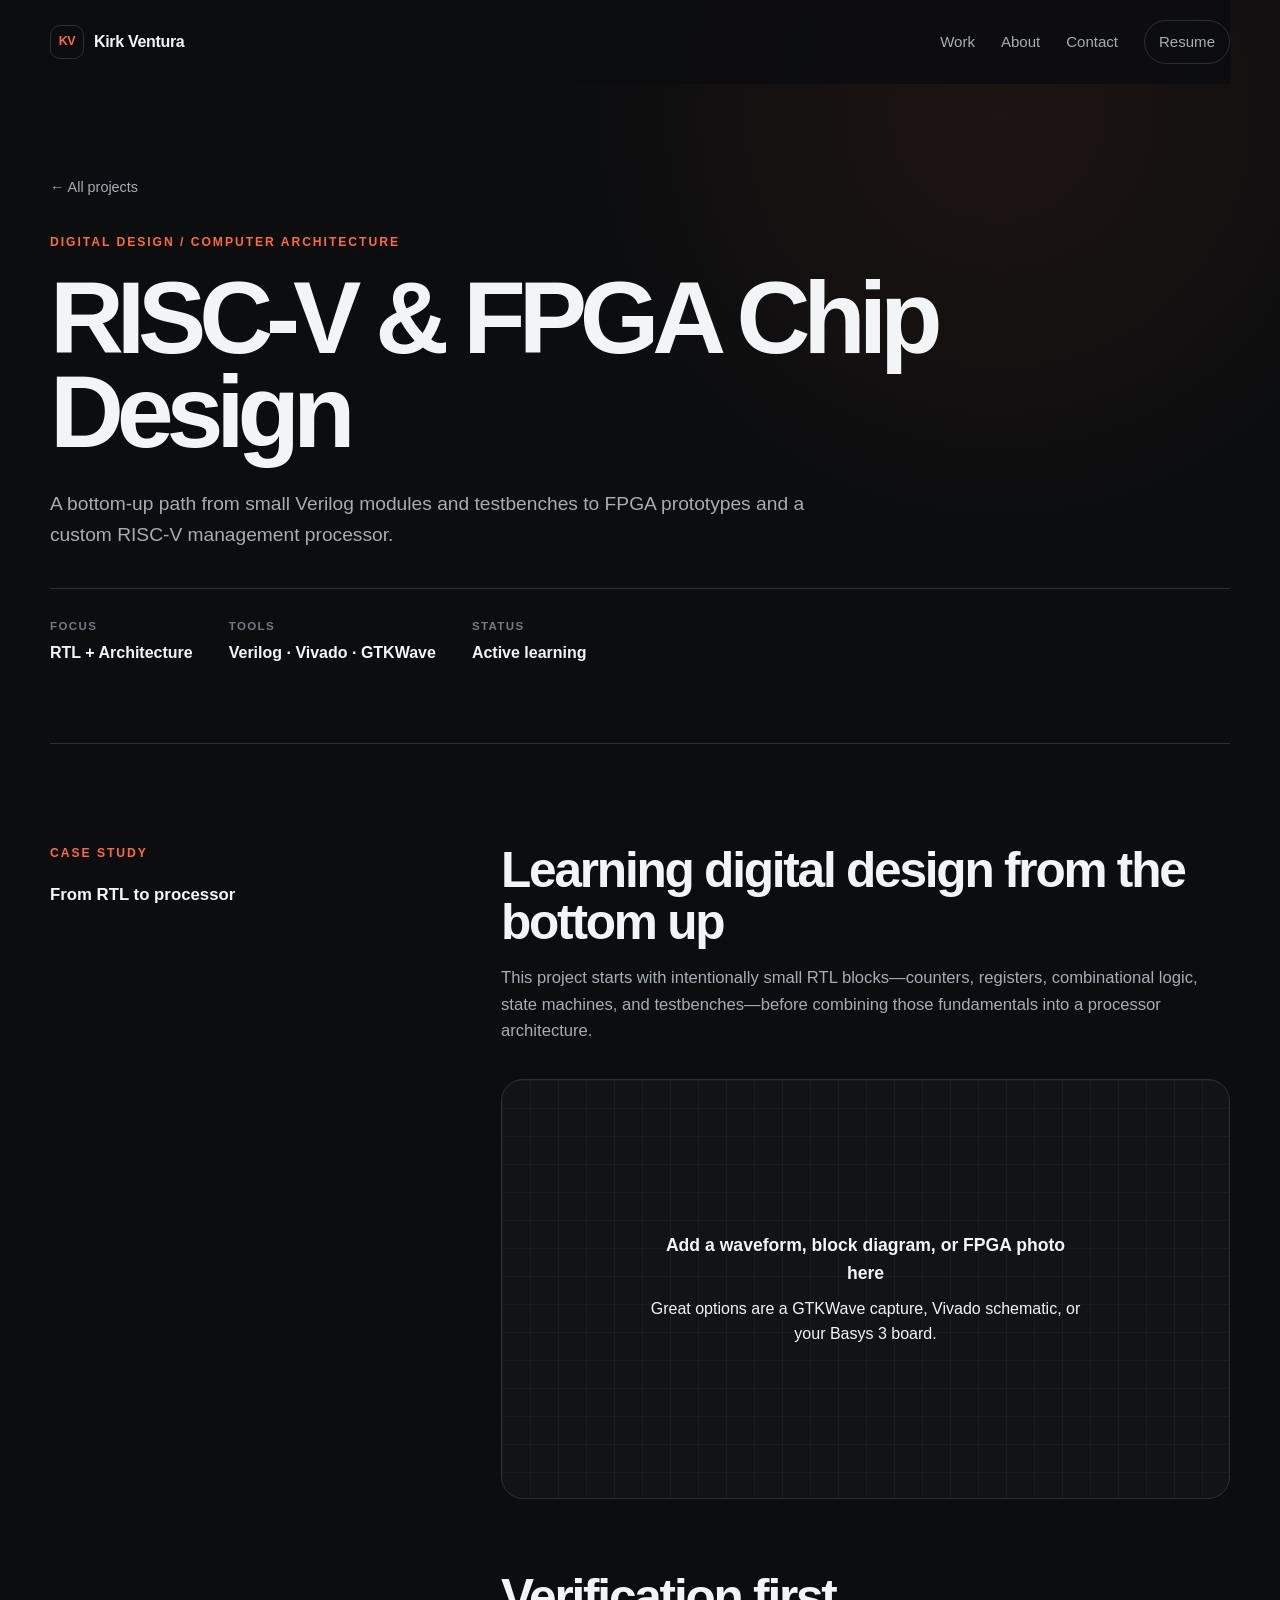
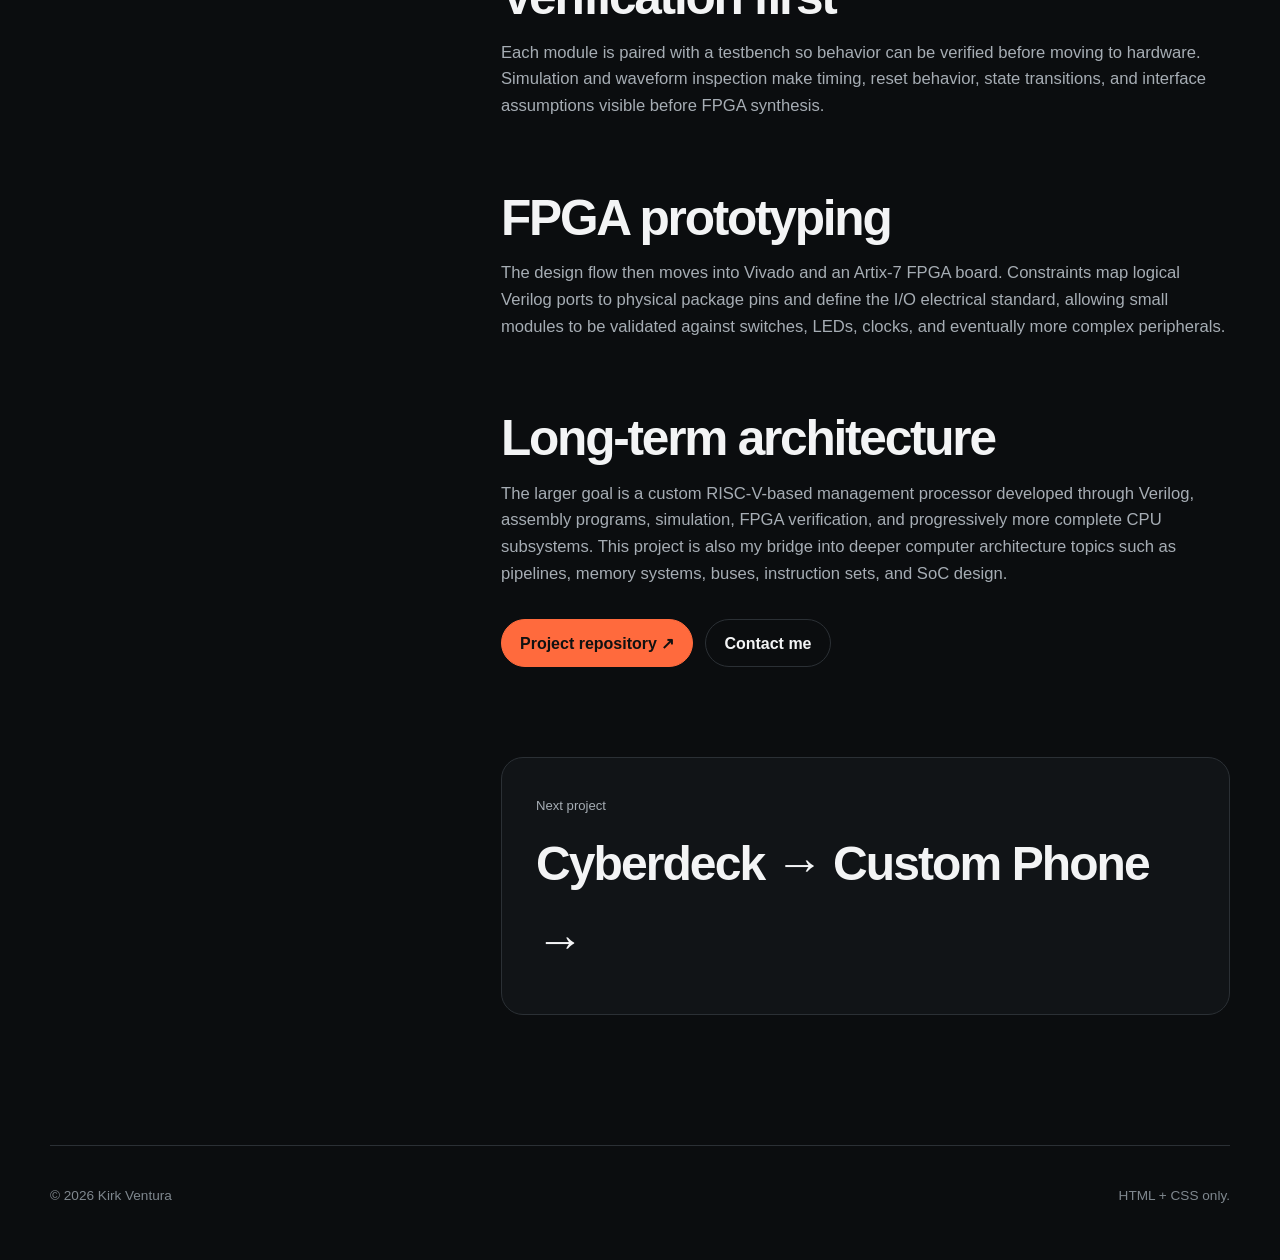
==== projects/chip-design.html @ d275e81b "first commit" ====
<!doctype html>
<html lang="en">
<head>
  <meta charset="utf-8">
  <meta name="viewport" content="width=device-width, initial-scale=1">
  <meta name="description" content="FPGA, Verilog, and RISC-V digital design project by Kirk Ventura.">
  <title>RISC-V & FPGA Chip Design | Kirk Ventura</title>
  <link rel="stylesheet" href="../css/base.css">
  <link rel="stylesheet" href="../css/components.css">
  <link rel="stylesheet" href="../css/project.css">
</head>

<body class="project-page">
  <header class="site-header">
    <a class="brand" href="../index.html">
      <span class="brand-mark">KV</span>
      <span>Kirk Ventura</span>
    </a>
    <nav class="nav" aria-label="Primary navigation">
      <a href="../index.html#work">Work</a>
      <a href="../index.html#about">About</a>
      <a href="../index.html#contact">Contact</a>
      <a class="nav-cta" href="../resume.html">Resume</a>
    </nav>
  </header>

  <main>
    <section class="project-hero shell">
      <a class="breadcrumb" href="../index.html#work">← All projects</a>
      <p class="eyebrow">Digital Design / Computer Architecture</p>
      <h1>RISC-V & FPGA Chip Design</h1>
      <p class="project-lede">A bottom-up path from small Verilog modules and testbenches to FPGA prototypes and a custom RISC-V management processor.</p>

      <div class="project-meta">
        <div class="meta-item">
          <span class="meta-label">Focus</span>
          <span class="meta-value">RTL + Architecture</span>
        </div>
        <div class="meta-item">
          <span class="meta-label">Tools</span>
          <span class="meta-value">Verilog · Vivado · GTKWave</span>
        </div>
        <div class="meta-item">
          <span class="meta-label">Status</span>
          <span class="meta-value">Active learning</span>
        </div>
      </div>
    </section>

    <section class="project-body shell">
      <div class="content-grid">
        <aside class="side-title">
          <p class="eyebrow">Case study</p>
          <h2>From RTL to processor</h2>
        </aside>

        <article class="prose">
          
<h2>Learning digital design from the bottom up</h2>
<p>
  This project starts with intentionally small RTL blocks—counters, registers,
  combinational logic, state machines, and testbenches—before combining those
  fundamentals into a processor architecture.
</p>

<div class="media-placeholder">
  <div>
    <strong>Add a waveform, block diagram, or FPGA photo here</strong>
    Great options are a GTKWave capture, Vivado schematic, or your Basys 3 board.
  </div>
</div>

<h2>Verification first</h2>
<p>
  Each module is paired with a testbench so behavior can be verified before moving to
  hardware. Simulation and waveform inspection make timing, reset behavior, state
  transitions, and interface assumptions visible before FPGA synthesis.
</p>

<h2>FPGA prototyping</h2>
<p>
  The design flow then moves into Vivado and an Artix-7 FPGA board. Constraints map
  logical Verilog ports to physical package pins and define the I/O electrical
  standard, allowing small modules to be validated against switches, LEDs, clocks,
  and eventually more complex peripherals.
</p>

<h2>Long-term architecture</h2>
<p>
  The larger goal is a custom RISC-V-based management processor developed through
  Verilog, assembly programs, simulation, FPGA verification, and progressively more
  complete CPU subsystems. This project is also my bridge into deeper computer
  architecture topics such as pipelines, memory systems, buses, instruction sets,
  and SoC design.
</p>


          <div class="link-row">
            <a class="button button-primary" href="https://github.com/blizzyrdx/Chip-Design" target="_blank" rel="noreferrer">Project repository ↗</a>
            <a class="button button-secondary" href="../index.html#contact">Contact me</a>
          </div>

          <a class="next-project" href="phone.html">
            <span>Next project</span>
            <strong>Cyberdeck → Custom Phone →</strong>
          </a>
        </article>
      </div>
    </section>
  </main>

  <footer class="footer shell">
    <p>© 2026 Kirk Ventura</p>
    <p>HTML + CSS only.</p>
  </footer>
</body>
</html>
---- css/base.css ----
:root {
  --bg: #0b0d0f;
  --panel: #111417;
  --panel-2: #171b1f;
  --text: #f3f4f5;
  --muted: #a6adb4;
  --line: #2b3035;
  --accent: #ff6a3d;
  --accent-soft: #ffb19a;
  --max: 1180px;
  --radius: 22px;
}

* {
  box-sizing: border-box;
}

html {
  scroll-behavior: smooth;
}

body {
  margin: 0;
  color: var(--text);
  background:
    radial-gradient(circle at 85% 5%, rgba(255, 106, 61, 0.10), transparent 24rem),
    var(--bg);
  font-family: Inter, ui-sans-serif, -apple-system, BlinkMacSystemFont, "Segoe UI", sans-serif;
  line-height: 1.6;
}

a {
  color: inherit;
  text-decoration: none;
}

img,
iframe {
  display: block;
  max-width: 100%;
}

.shell {
  width: min(calc(100% - 40px), var(--max));
  margin-inline: auto;
}

.site-header {
  position: sticky;
  top: 0;
  z-index: 20;
  display: flex;
  align-items: center;
  justify-content: space-between;
  gap: 24px;
  width: min(calc(100% - 40px), var(--max));
  margin: 0 auto;
  padding: 20px 0;
  background: rgba(11, 13, 15, 0.82);
  backdrop-filter: blur(16px);
}

.brand {
  display: flex;
  align-items: center;
  gap: 10px;
  font-weight: 700;
  letter-spacing: -0.02em;
}

.brand-mark {
  display: grid;
  width: 34px;
  height: 34px;
  place-items: center;
  border: 1px solid var(--line);
  border-radius: 10px;
  color: var(--accent);
  font-size: 0.78rem;
}

.nav {
  display: flex;
  align-items: center;
  gap: 26px;
  color: var(--muted);
  font-size: 0.94rem;
}

.nav a:hover,
.text-link:hover,
.contact-links a:hover {
  color: var(--accent);
}

.nav-cta {
  padding: 9px 14px;
  border: 1px solid var(--line);
  border-radius: 999px;
}

.hero {
  min-height: 84vh;
  padding: clamp(90px, 13vw, 165px) 0 80px;
}

.eyebrow {
  margin: 0 0 18px;
  color: var(--accent);
  font-size: 0.76rem;
  font-weight: 800;
  letter-spacing: 0.16em;
  text-transform: uppercase;
}

.hero h1 {
  max-width: 970px;
  margin: 0;
  font-size: clamp(3.5rem, 8.4vw, 7.8rem);
  line-height: 0.92;
  letter-spacing: -0.075em;
}

.accent {
  color: var(--accent);
}

.hero-copy {
  max-width: 760px;
  margin: 34px 0 0;
  color: var(--muted);
  font-size: clamp(1.08rem, 2vw, 1.35rem);
}

.hero-actions {
  display: flex;
  flex-wrap: wrap;
  gap: 12px;
  margin-top: 34px;
}

.button {
  display: inline-flex;
  align-items: center;
  justify-content: center;
  min-height: 48px;
  padding: 0 18px;
  border: 1px solid var(--line);
  border-radius: 999px;
  font-weight: 700;
}

.button-primary {
  border-color: var(--accent);
  background: var(--accent);
  color: #111;
}

.button-primary:hover {
  background: var(--accent-soft);
}

.button-secondary:hover {
  border-color: #6d7379;
}

.hero-grid {
  display: grid;
  grid-template-columns: repeat(3, 1fr);
  gap: 1px;
  margin-top: 90px;
  overflow: hidden;
  border: 1px solid var(--line);
  border-radius: var(--radius);
  background: var(--line);
}

.hero-grid article {
  min-height: 220px;
  padding: 28px;
  background: var(--panel);
}

.hero-grid h2 {
  margin: 52px 0 8px;
  font-size: 1.25rem;
}

.hero-grid p {
  margin: 0;
  color: var(--muted);
}

.stat-number,
.project-number {
  color: #737b82;
  font-family: ui-monospace, SFMono-Regular, Menlo, Consolas, monospace;
  font-size: 0.78rem;
  letter-spacing: 0.08em;
}

.section {
  padding: 120px 0;
}

.section-heading {
  display: grid;
  grid-template-columns: 1fr 2fr;
  gap: 30px;
  margin-bottom: 54px;
}

.section-heading h2 {
  grid-column: 2;
  max-width: 760px;
  margin: 0;
  font-size: clamp(2.2rem, 4.8vw, 4.4rem);
  line-height: 1;
  letter-spacing: -0.055em;
}

.section-heading > p:last-child {
  grid-column: 2;
  max-width: 700px;
  margin: 0;
  color: var(--muted);
}
---- css/components.css ----
.project-list {
  display: grid;
  gap: 22px;
}

.project-card {
  display: grid;
  grid-template-columns: 1.2fr 1fr;
  min-height: 440px;
  overflow: hidden;
  border: 1px solid var(--line);
  border-radius: var(--radius);
  background: var(--panel);
}

.project-card:nth-child(even) .project-visual {
  order: 2;
}

.project-visual {
  position: relative;
  display: grid;
  min-height: 380px;
  place-items: center;
  overflow: hidden;
  border-right: 1px solid var(--line);
  background: var(--panel-2);
}

.project-card:nth-child(even) .project-visual {
  border-right: 0;
  border-left: 1px solid var(--line);
}

.project-visual::before,
.project-visual::after {
  position: absolute;
  content: "";
}

.project-visual::before {
  width: 62%;
  aspect-ratio: 1;
  border: 1px solid rgba(255, 255, 255, 0.17);
  border-radius: 28%;
  transform: rotate(25deg);
}

.project-visual::after {
  width: 32%;
  aspect-ratio: 1;
  border: 1px solid var(--accent);
  border-radius: 50%;
}

.project-visual span {
  position: relative;
  z-index: 2;
  padding: 8px 10px;
  border: 1px solid var(--line);
  background: rgba(11, 13, 15, 0.82);
  color: var(--muted);
  font-family: ui-monospace, SFMono-Regular, Menlo, monospace;
  font-size: 0.72rem;
  letter-spacing: 0.13em;
}

.pcb-visual {
  background-image:
    linear-gradient(rgba(255,255,255,.04) 1px, transparent 1px),
    linear-gradient(90deg, rgba(255,255,255,.04) 1px, transparent 1px);
  background-size: 26px 26px;
}

.robot-visual::before {
  border-radius: 8px;
  transform: rotate(-18deg) skewY(-10deg);
}

.chip-visual::before {
  border-radius: 10px;
  box-shadow:
    54px 0 0 -53px var(--accent),
    -54px 0 0 -53px var(--accent),
    0 54px 0 -53px var(--accent),
    0 -54px 0 -53px var(--accent);
  transform: rotate(45deg);
}

.phone-visual::before {
  width: 34%;
  aspect-ratio: 0.53;
  border-radius: 34px;
  transform: rotate(8deg);
}

.project-content {
  display: flex;
  flex-direction: column;
  justify-content: center;
  padding: clamp(28px, 5vw, 62px);
}

.project-content h3 {
  margin: 12px 0 18px;
  font-size: clamp(2rem, 4vw, 3.5rem);
  line-height: 1;
  letter-spacing: -0.045em;
}

.project-content > p:not(.project-number) {
  margin: 0;
  color: var(--muted);
}

.tag-list {
  display: flex;
  flex-wrap: wrap;
  gap: 8px;
  padding: 0;
  margin: 26px 0;
  list-style: none;
}

.tag-list li {
  padding: 7px 10px;
  border: 1px solid var(--line);
  border-radius: 999px;
  color: #c5c9cd;
  font-size: 0.8rem;
}

.text-link {
  width: fit-content;
  margin-top: auto;
  padding-top: 18px;
  font-weight: 800;
}

.statement {
  padding: 110px 0;
  border-block: 1px solid var(--line);
  background: var(--panel);
}

.statement-grid,
.two-column {
  display: grid;
  grid-template-columns: 1fr 1.3fr;
  gap: clamp(30px, 8vw, 100px);
}

.statement h2,
.compact h2 {
  margin: 0;
  font-size: clamp(2.5rem, 5vw, 5rem);
  line-height: 0.98;
  letter-spacing: -0.055em;
}

.statement-copy,
.body-copy {
  color: var(--muted);
  font-size: 1.08rem;
}

.statement-copy p:first-child,
.body-copy p:first-child {
  margin-top: 0;
}

.section-heading.compact {
  display: block;
  margin: 0;
}

.contact {
  padding: 130px 0 150px;
}

.contact h2 {
  max-width: 900px;
  margin: 0;
  font-size: clamp(2.6rem, 6.7vw, 6rem);
  line-height: 0.96;
  letter-spacing: -0.06em;
}

.contact > p:not(.eyebrow) {
  max-width: 650px;
  margin: 26px 0 0;
  color: var(--muted);
}

.contact-links {
  display: flex;
  flex-wrap: wrap;
  gap: 22px;
  margin-top: 36px;
  font-weight: 800;
}

.footer {
  display: flex;
  justify-content: space-between;
  gap: 20px;
  padding: 26px 0 40px;
  border-top: 1px solid var(--line);
  color: #7f878e;
  font-size: 0.85rem;
}

@media (max-width: 850px) {
  .site-header {
    align-items: flex-start;
  }

  .nav {
    gap: 14px;
    flex-wrap: wrap;
    justify-content: flex-end;
  }

  .hero {
    min-height: auto;
  }

  .hero-grid,
  .project-card,
  .statement-grid,
  .two-column,
  .section-heading {
    grid-template-columns: 1fr;
  }

  .section-heading h2,
  .section-heading > p:last-child {
    grid-column: 1;
  }

  .project-card:nth-child(even) .project-visual {
    order: 0;
  }

  .project-visual,
  .project-card:nth-child(even) .project-visual {
    border: 0;
    border-bottom: 1px solid var(--line);
  }

  .project-content {
    min-height: 390px;
  }
}

@media (max-width: 560px) {
  .shell,
  .site-header {
    width: min(calc(100% - 26px), var(--max));
  }

  .site-header {
    position: static;
    display: block;
  }

  .nav {
    justify-content: flex-start;
    margin-top: 16px;
    font-size: 0.82rem;
  }

  .nav-cta {
    padding: 6px 10px;
  }

  .hero {
    padding-top: 72px;
  }

  .hero h1 {
    font-size: clamp(3rem, 16vw, 4.6rem);
  }

  .hero-grid {
    grid-template-columns: 1fr;
  }

  .section,
  .contact {
    padding-block: 86px;
  }

  .footer {
    display: block;
  }
}
---- css/project.css ----
body.project-page {
  background:
    radial-gradient(circle at 78% 4%, rgba(255, 106, 61, 0.08), transparent 28rem),
    var(--bg);
}

.project-hero {
  padding: 90px 0 78px;
  border-bottom: 1px solid var(--line);
}

.breadcrumb {
  display: inline-block;
  margin-bottom: 34px;
  color: var(--muted);
  font-size: 0.9rem;
}

.breadcrumb:hover {
  color: var(--accent);
}

.project-hero h1 {
  max-width: 950px;
  margin: 0;
  font-size: clamp(3.4rem, 8vw, 7.3rem);
  line-height: 0.92;
  letter-spacing: -0.07em;
}

.project-lede {
  max-width: 760px;
  margin: 30px 0 0;
  color: var(--muted);
  font-size: 1.2rem;
}

.project-meta {
  display: flex;
  flex-wrap: wrap;
  gap: 18px 36px;
  margin-top: 38px;
  padding-top: 28px;
  border-top: 1px solid var(--line);
}

.meta-item span {
  display: block;
}

.meta-label {
  color: #747c83;
  font-size: 0.72rem;
  font-weight: 800;
  letter-spacing: 0.12em;
  text-transform: uppercase;
}

.meta-value {
  margin-top: 4px;
  font-weight: 700;
}

.project-body {
  padding: 100px 0 130px;
}

.content-grid {
  display: grid;
  grid-template-columns: 0.65fr 1.35fr;
  gap: clamp(30px, 8vw, 100px);
}

.side-title {
  position: sticky;
  top: 110px;
  align-self: start;
}

.side-title h2 {
  margin: 0;
  font-size: 1.05rem;
}

.prose {
  max-width: 780px;
}

.prose h2 {
  margin: 72px 0 14px;
  font-size: clamp(2rem, 4vw, 3.1rem);
  line-height: 1.05;
  letter-spacing: -0.045em;
}

.prose h2:first-child {
  margin-top: 0;
}

.prose p,
.prose li {
  color: var(--muted);
  font-size: 1.04rem;
}

.prose strong {
  color: var(--text);
}

.prose ul {
  padding-left: 1.2rem;
}

.media-placeholder {
  display: grid;
  min-height: 420px;
  margin: 34px 0;
  place-items: center;
  overflow: hidden;
  border: 1px solid var(--line);
  border-radius: var(--radius);
  background:
    linear-gradient(rgba(255,255,255,.035) 1px, transparent 1px),
    linear-gradient(90deg, rgba(255,255,255,.035) 1px, transparent 1px),
    var(--panel);
  background-size: 28px 28px;
  text-align: center;
}

.media-placeholder div {
  max-width: 500px;
  padding: 30px;
}

.media-placeholder strong {
  display: block;
  margin-bottom: 8px;
  color: var(--text);
  font-size: 1.1rem;
}

.embed-wrap {
  margin: 34px 0;
  overflow: hidden;
  border: 1px solid var(--line);
  border-radius: var(--radius);
  background: var(--panel);
}

.embed-wrap iframe {
  width: 100%;
  height: min(68vw, 620px);
  min-height: 400px;
  border: 0;
}

.link-row {
  display: flex;
  flex-wrap: wrap;
  gap: 12px;
  margin-top: 32px;
}

.next-project {
  display: block;
  margin-top: 90px;
  padding: 34px;
  border: 1px solid var(--line);
  border-radius: var(--radius);
  background: var(--panel);
}

.next-project span {
  color: var(--muted);
  font-size: 0.82rem;
}

.next-project strong {
  display: block;
  margin-top: 8px;
  font-size: clamp(1.8rem, 4vw, 3rem);
  letter-spacing: -0.04em;
}

.next-project:hover {
  border-color: #5d646a;
}

@media (max-width: 780px) {
  .content-grid {
    grid-template-columns: 1fr;
  }

  .side-title {
    position: static;
  }

  .project-hero {
    padding-top: 56px;
  }

  .embed-wrap iframe {
    min-height: 320px;
  }
}
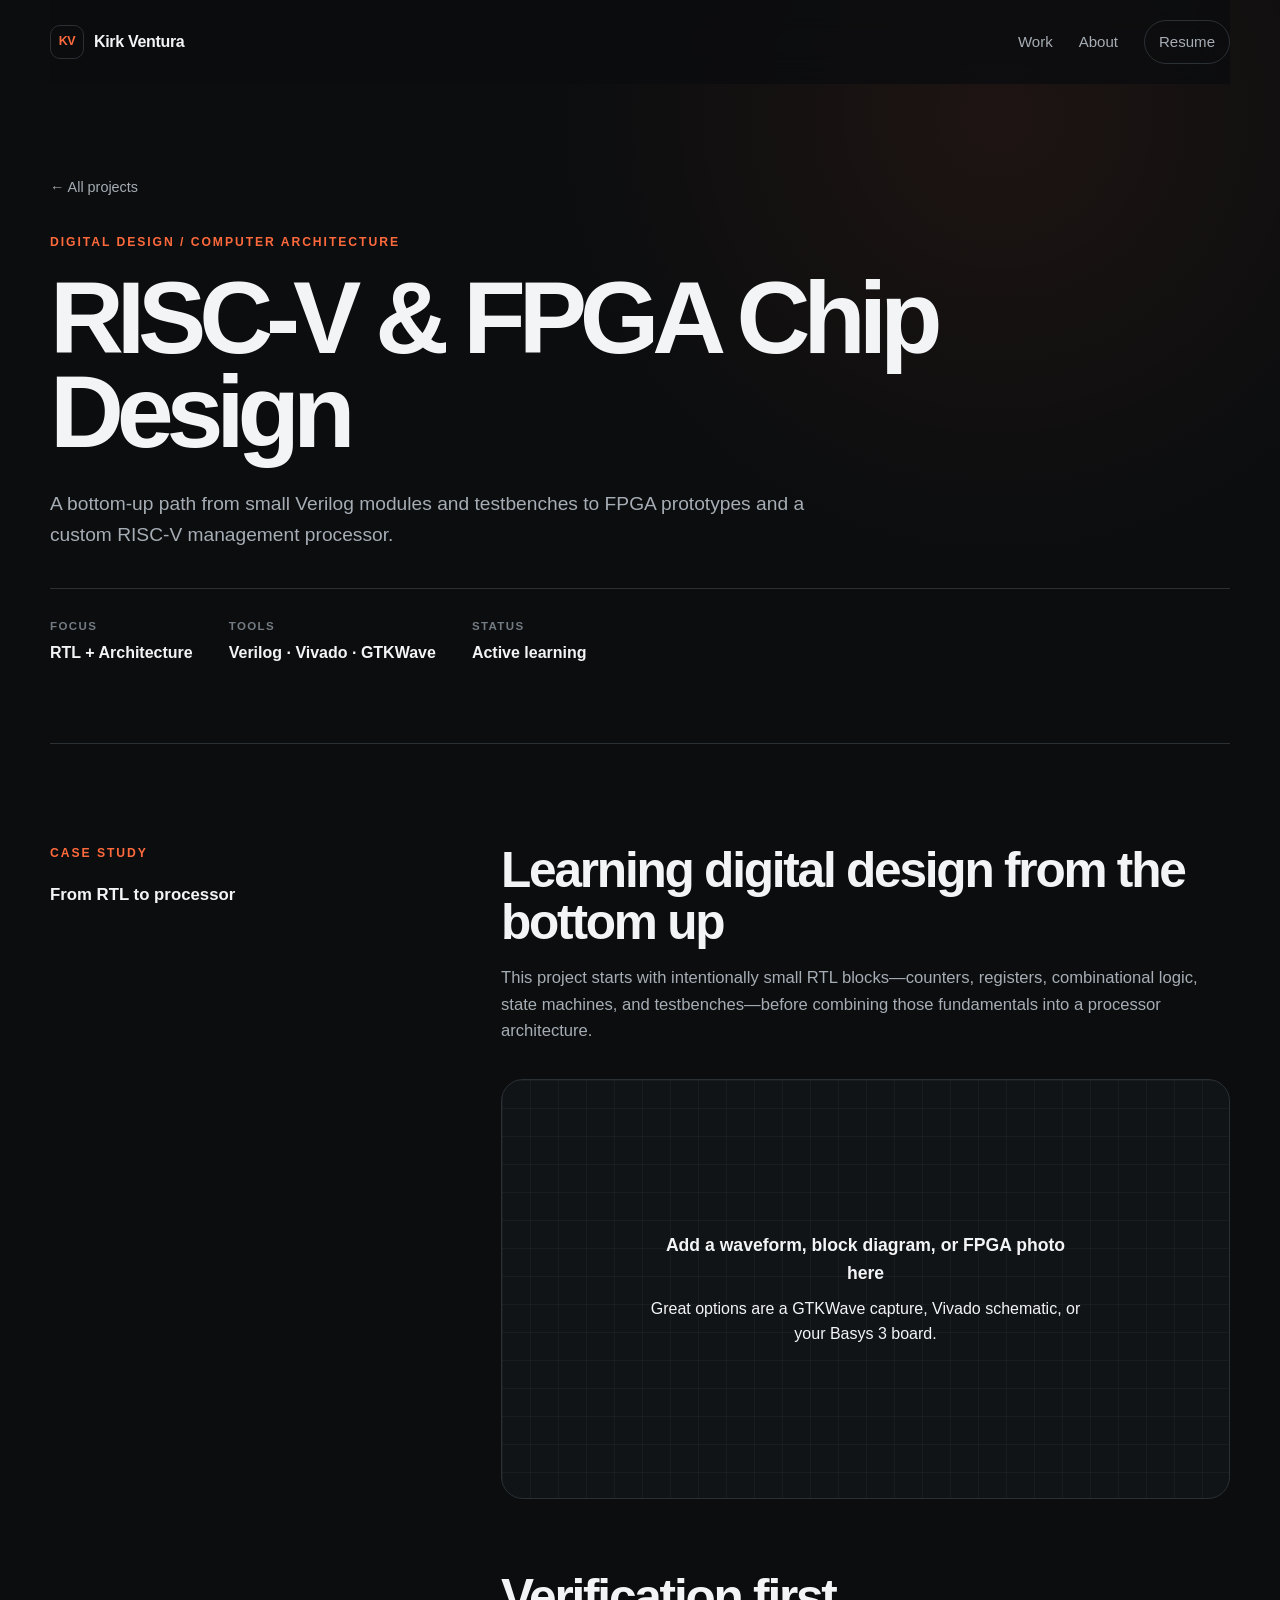
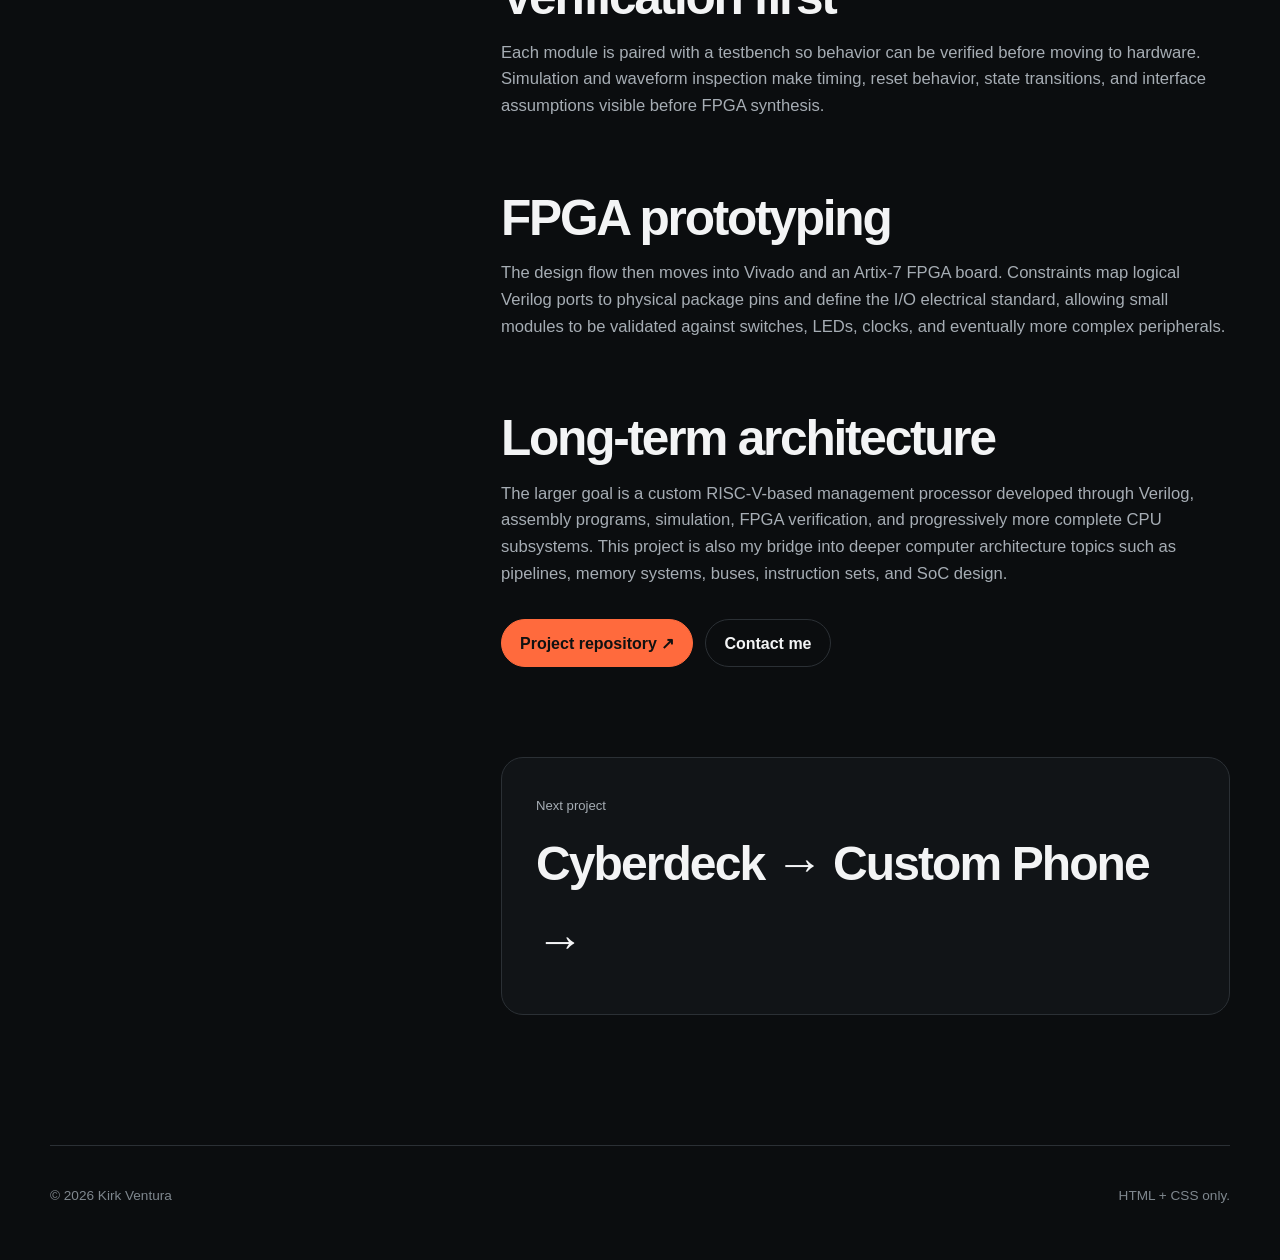
==== commit af46e80a: "keyboard section update 1" ====
--- a/projects/chip-design.html
+++ b/projects/chip-design.html
@@ -19,7 +19,6 @@
     <nav class="nav" aria-label="Primary navigation">
       <a href="../index.html#work">Work</a>
       <a href="../index.html#about">About</a>
-      <a href="../index.html#contact">Contact</a>
       <a class="nav-cta" href="../resume.html">Resume</a>
     </nav>
   </header>
--- a/css/components.css
+++ b/css/components.css
@@ -295,3 +295,30 @@
     display: block;
   }
 }
+
+<!--Project Photo Customization-->
+
+.project-photo {
+  position: relative;
+  padding: 0;
+  overflow: hidden;
+}
+
+.project-photo::before,
+.project-photo::after {
+  display: none;
+}
+
+.project-photo img {
+  position: absolute;
+
+  width: 100%;
+  height: 100%;
+
+  inset: 0;
+
+  display: block;
+
+  object-fit: cover;
+  object-position: center;
+}
--- a/css/project.css
+++ b/css/project.css
@@ -203,3 +203,22 @@
     min-height: 320px;
   }
 }
+
+.project-image-block {
+  margin: 34px 0;
+}
+
+.project-image-block img {
+  width: 100%;
+  height: auto;
+  display: block;
+
+  border: 1px solid var(--line);
+  border-radius: var(--radius);
+}
+
+.project-image-block figcaption {
+  margin-top: 10px;
+  color: var(--muted);
+  font-size: 0.85rem;
+}
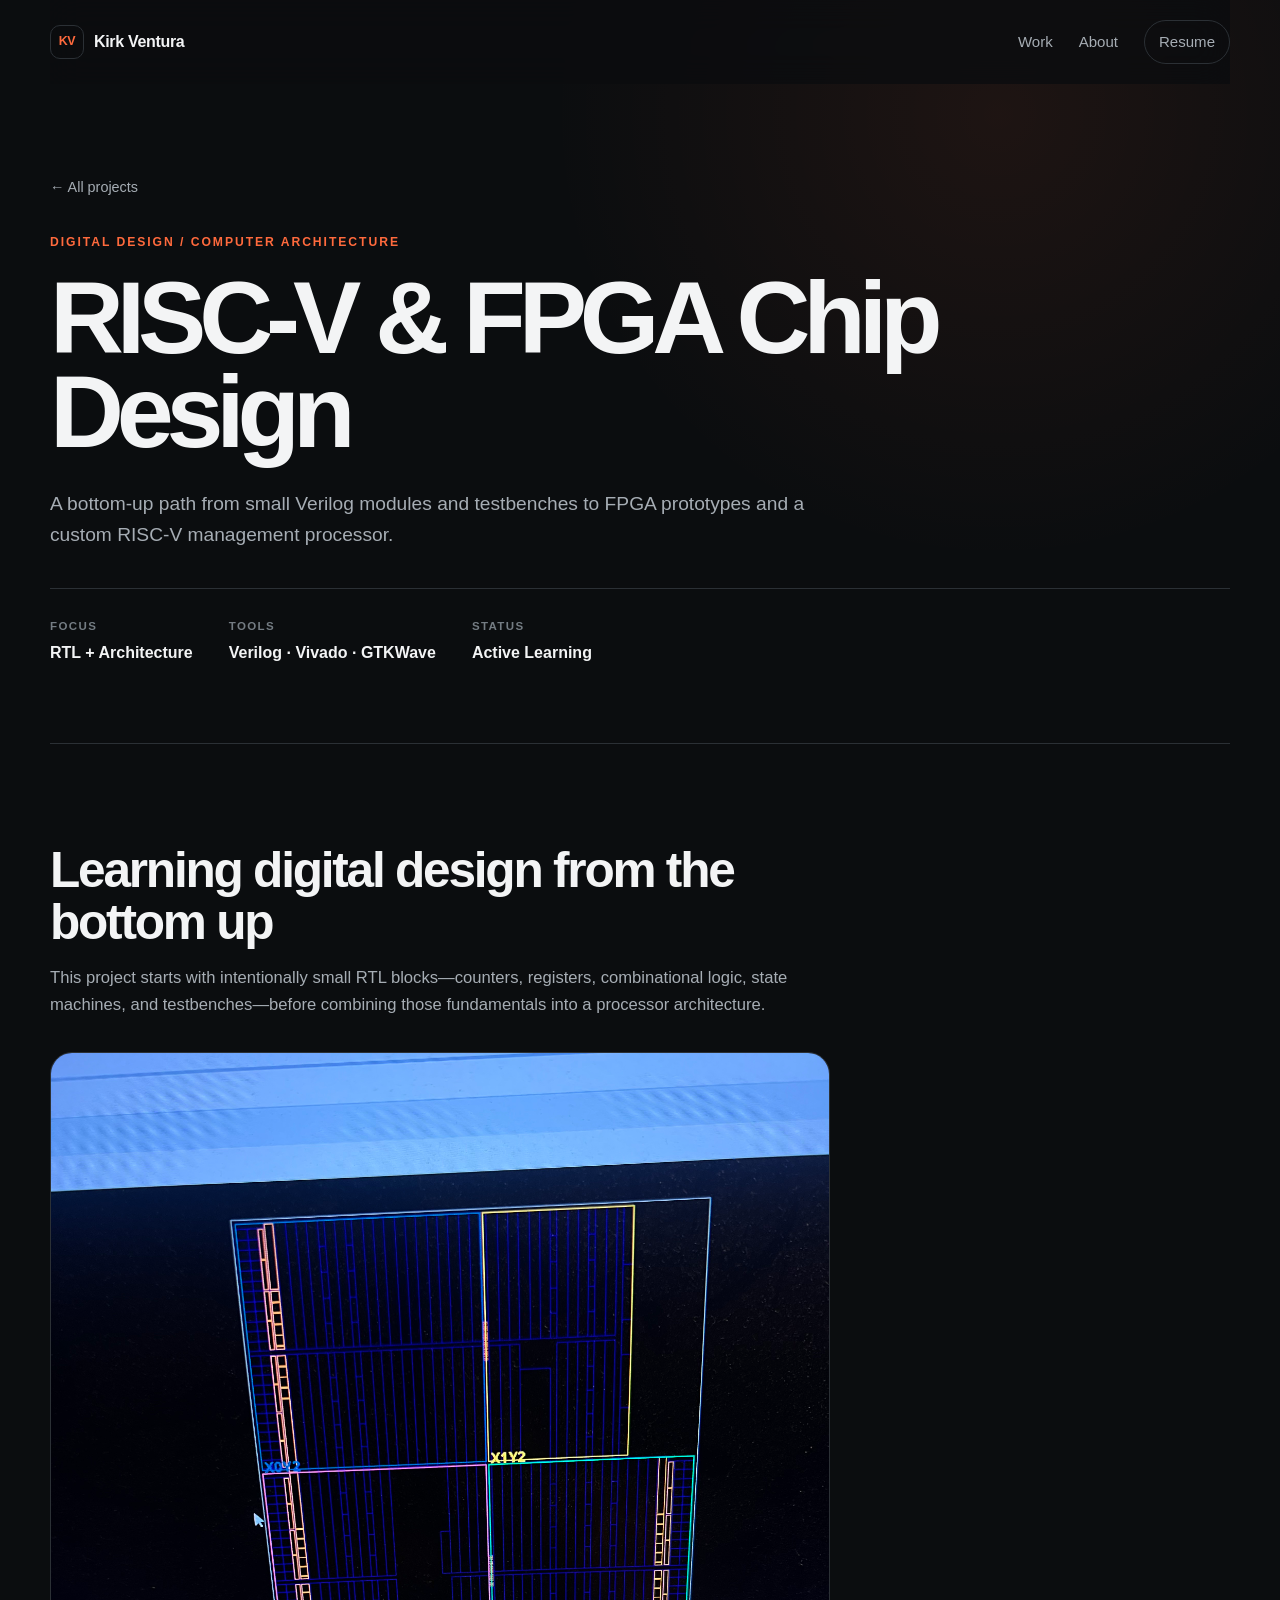
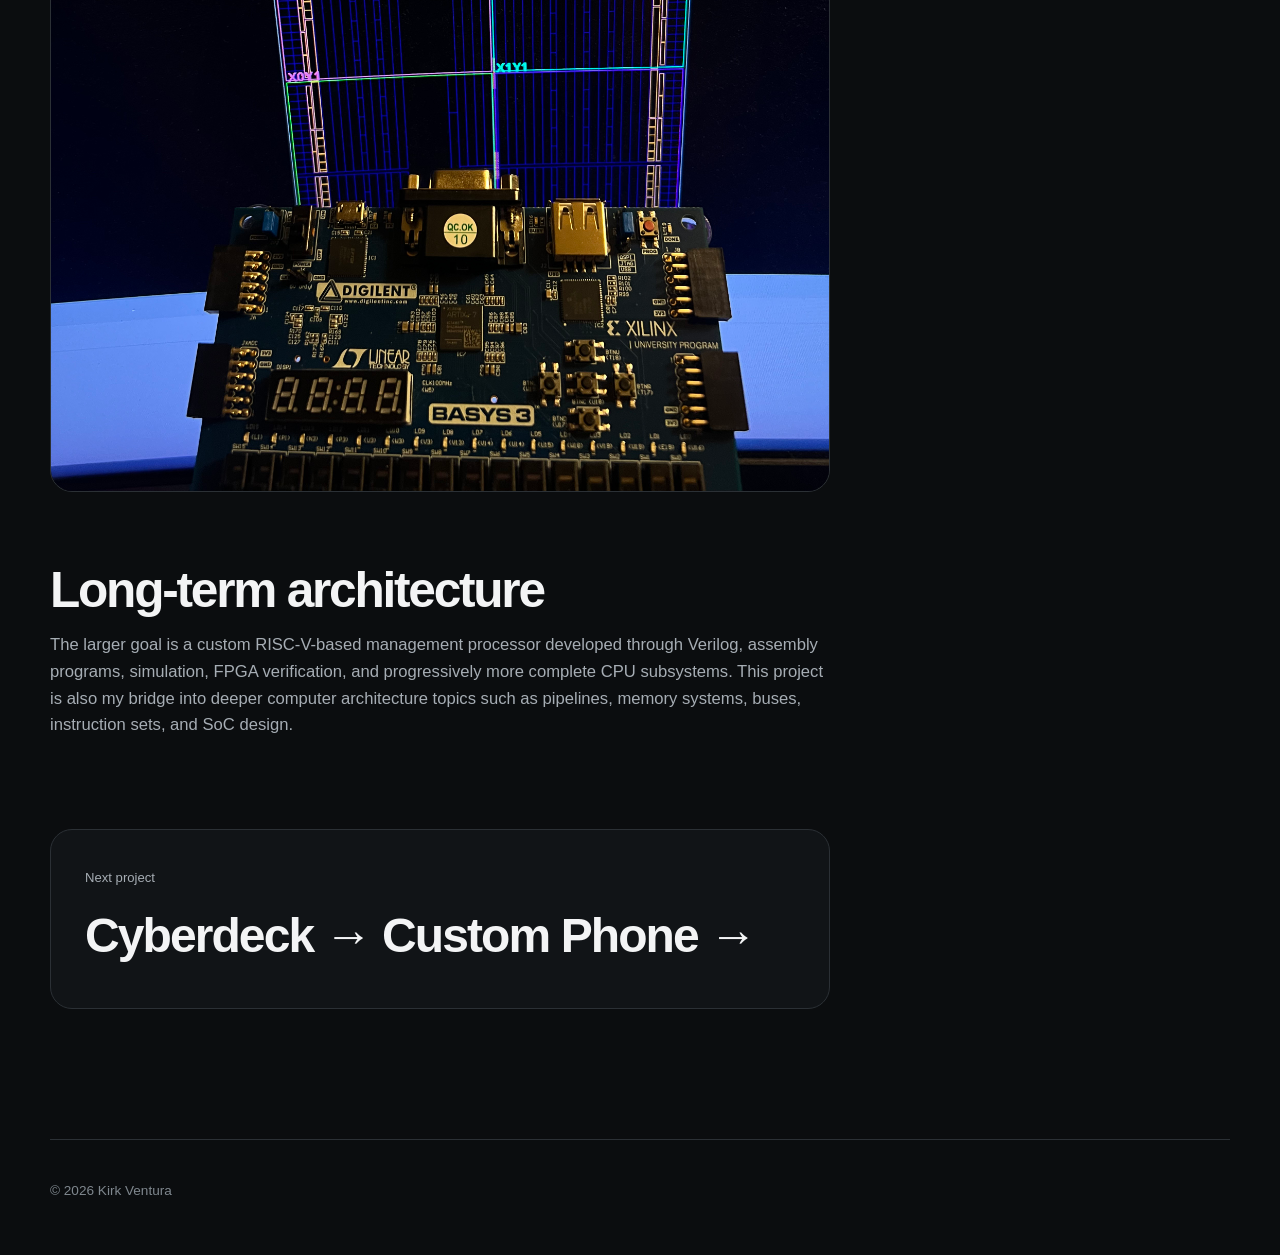
==== commit 78f0dfbe: "chip" ====
--- a/projects/chip-design.html
+++ b/projects/chip-design.html
@@ -41,20 +41,14 @@
         </div>
         <div class="meta-item">
           <span class="meta-label">Status</span>
-          <span class="meta-value">Active learning</span>
+          <span class="meta-value">Active Learning</span>
         </div>
       </div>
     </section>
 
+     </section>
     <section class="project-body shell">
-      <div class="content-grid">
-        <aside class="side-title">
-          <p class="eyebrow">Case study</p>
-          <h2>From RTL to processor</h2>
-        </aside>
-
-        <article class="prose">
-          
+    <article class="prose">        
 <h2>Learning digital design from the bottom up</h2>
 <p>
   This project starts with intentionally small RTL blocks—counters, registers,
@@ -62,27 +56,11 @@
   fundamentals into a processor architecture.
 </p>
 
-<div class="media-placeholder">
-  <div>
-    <strong>Add a waveform, block diagram, or FPGA photo here</strong>
-    Great options are a GTKWave capture, Vivado schematic, or your Basys 3 board.
-  </div>
-</div>
-
-<h2>Verification first</h2>
-<p>
-  Each module is paired with a testbench so behavior can be verified before moving to
-  hardware. Simulation and waveform inspection make timing, reset behavior, state
-  transitions, and interface assumptions visible before FPGA synthesis.
-</p>
-
-<h2>FPGA prototyping</h2>
-<p>
-  The design flow then moves into Vivado and an Artix-7 FPGA board. Constraints map
-  logical Verilog ports to physical package pins and define the I/O electrical
-  standard, allowing small modules to be validated against switches, LEDs, clocks,
-  and eventually more complex peripherals.
-</p>
+<figure class="project-image-block">
+  <img
+    src="../assets/images/IMG_1810.jpeg"
+    alt="Custom mechanical keyboard PCB and enclosure">
+</figure>
 
 <h2>Long-term architecture</h2>
 <p>
@@ -92,12 +70,6 @@
   architecture topics such as pipelines, memory systems, buses, instruction sets,
   and SoC design.
 </p>
-
-
-          <div class="link-row">
-            <a class="button button-primary" href="https://github.com/blizzyrdx/Chip-Design" target="_blank" rel="noreferrer">Project repository ↗</a>
-            <a class="button button-secondary" href="../index.html#contact">Contact me</a>
-          </div>
 
           <a class="next-project" href="phone.html">
             <span>Next project</span>
@@ -109,8 +81,6 @@
   </main>
 
   <footer class="footer shell">
-    <p>© 2026 Kirk Ventura</p>
-    <p>HTML + CSS only.</p>
-  </footer>
+    <p>© 2026 Kirk Ventura</p>  </footer>
 </body>
 </html>
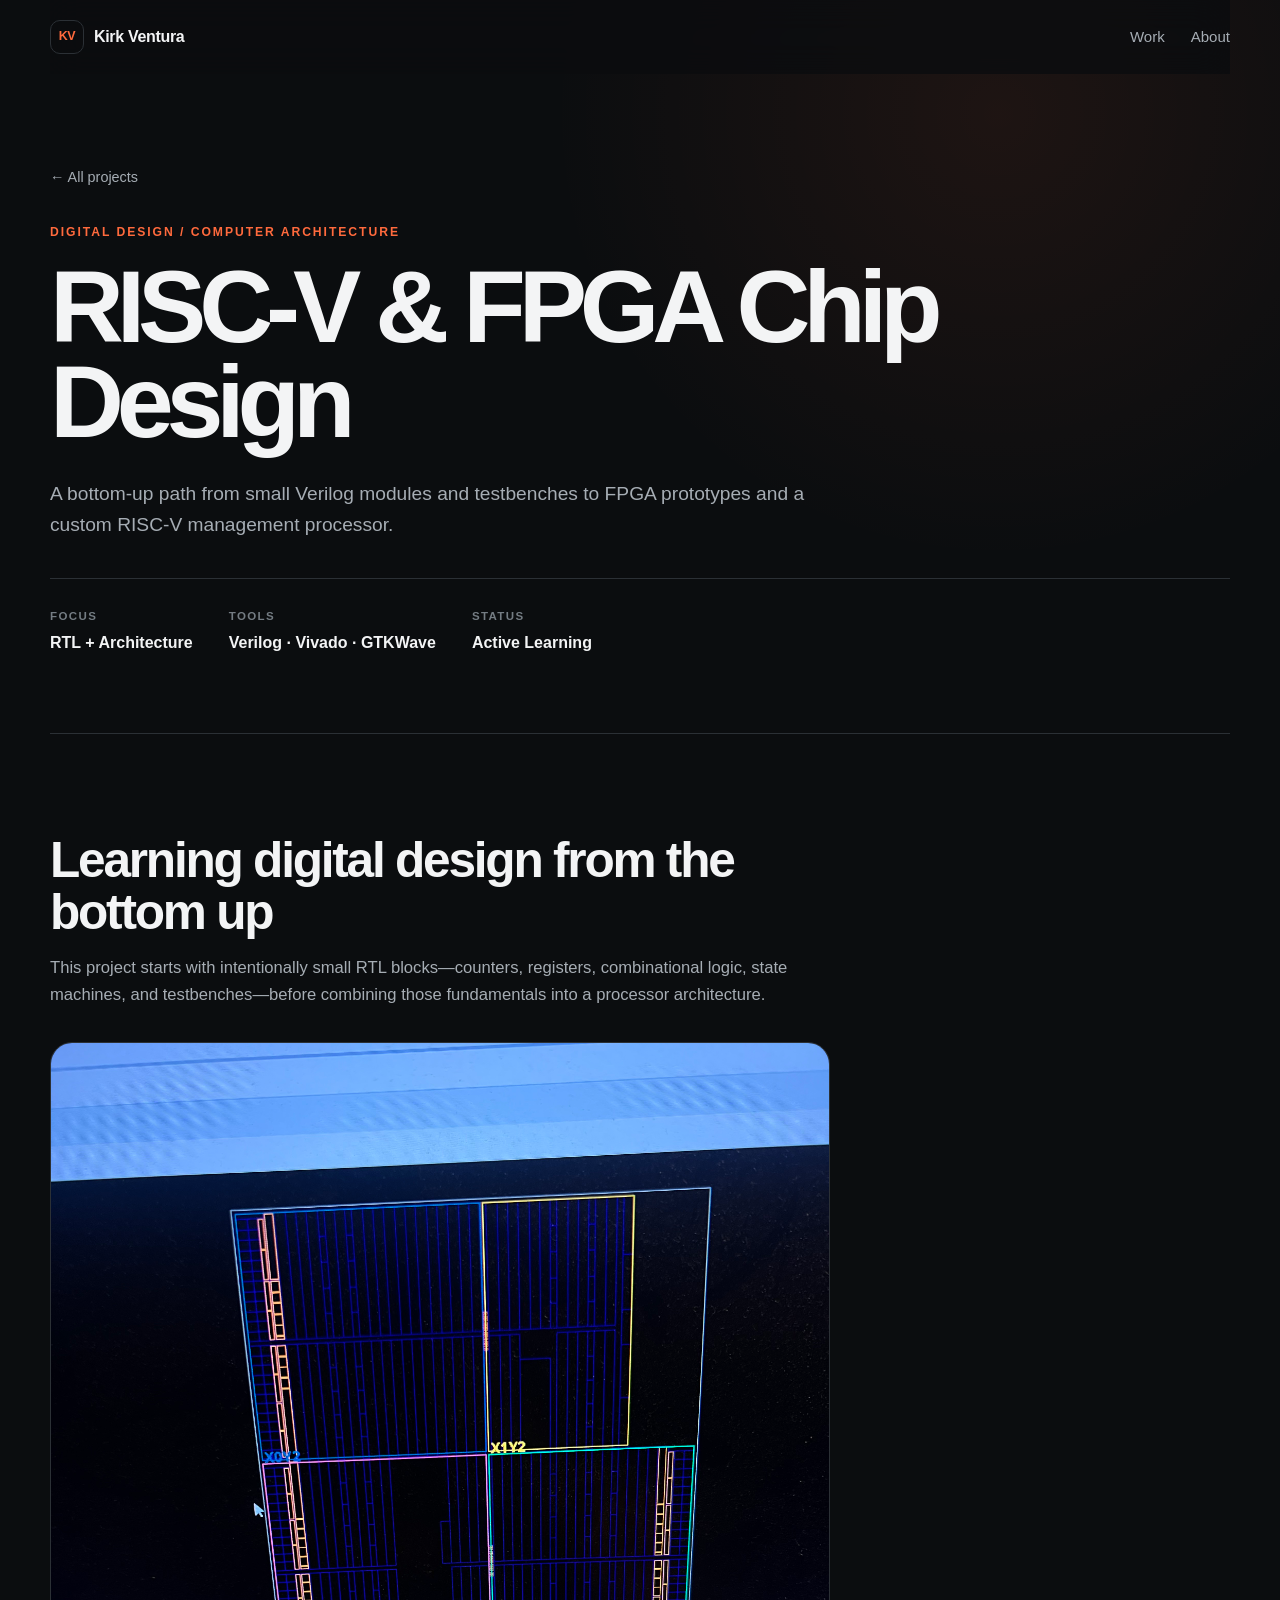
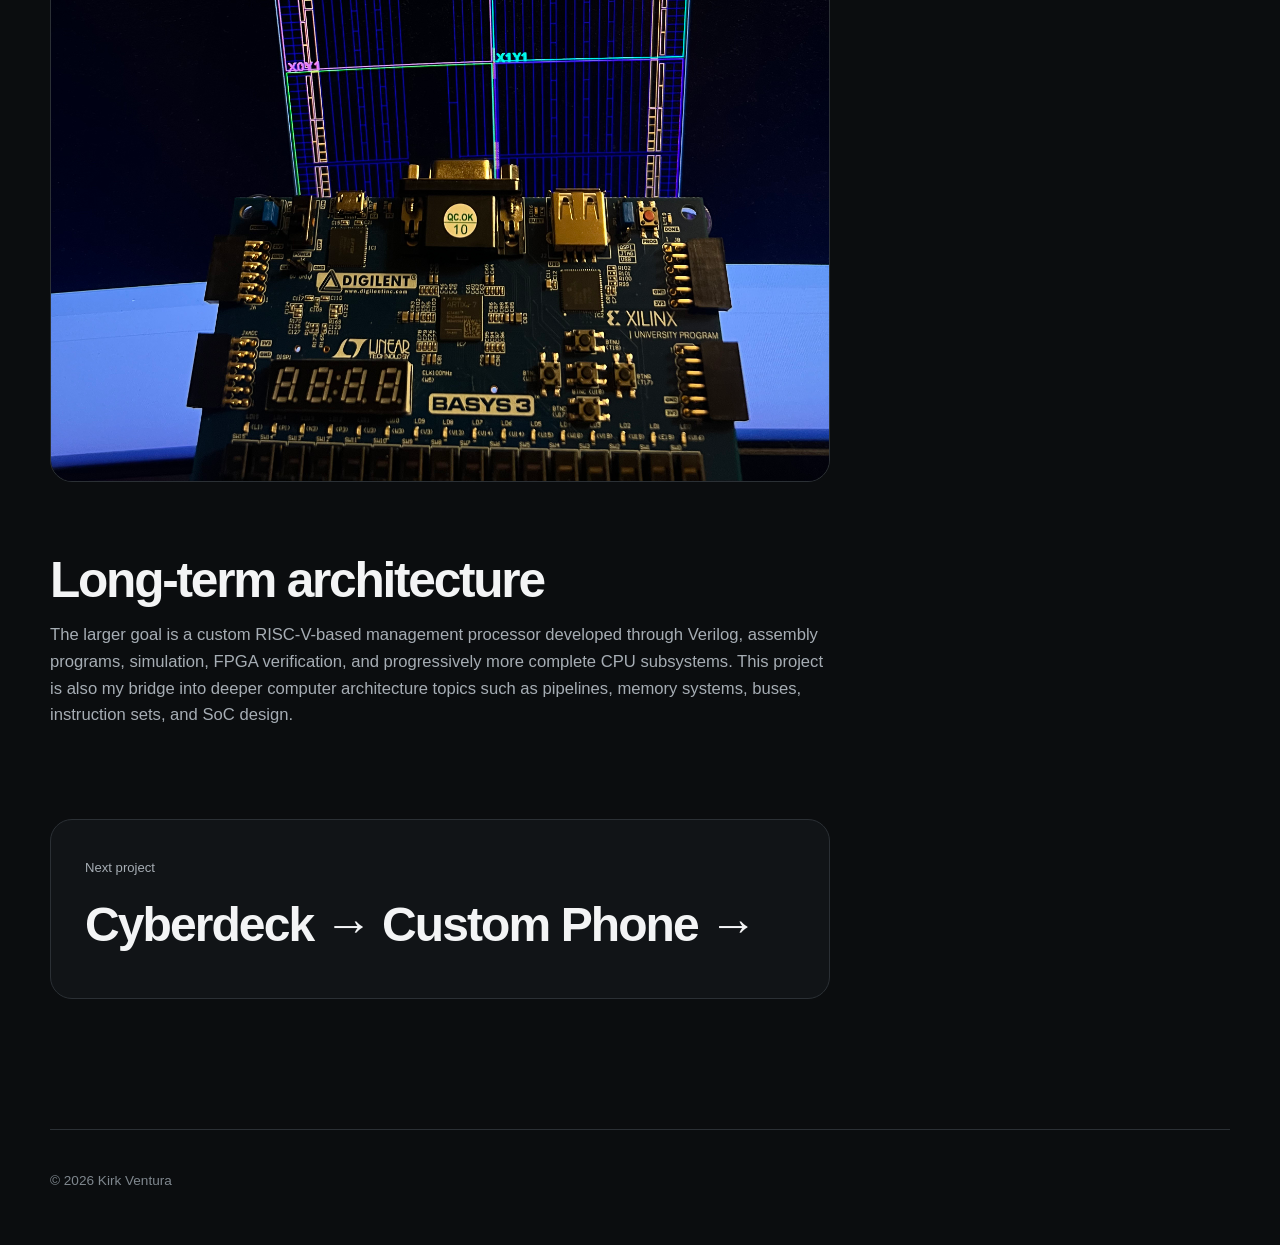
==== commit c0667c45: "remove resume" ====
--- a/projects/chip-design.html
+++ b/projects/chip-design.html
@@ -19,7 +19,6 @@
     <nav class="nav" aria-label="Primary navigation">
       <a href="../index.html#work">Work</a>
       <a href="../index.html#about">About</a>
-      <a class="nav-cta" href="../resume.html">Resume</a>
     </nav>
   </header>
 
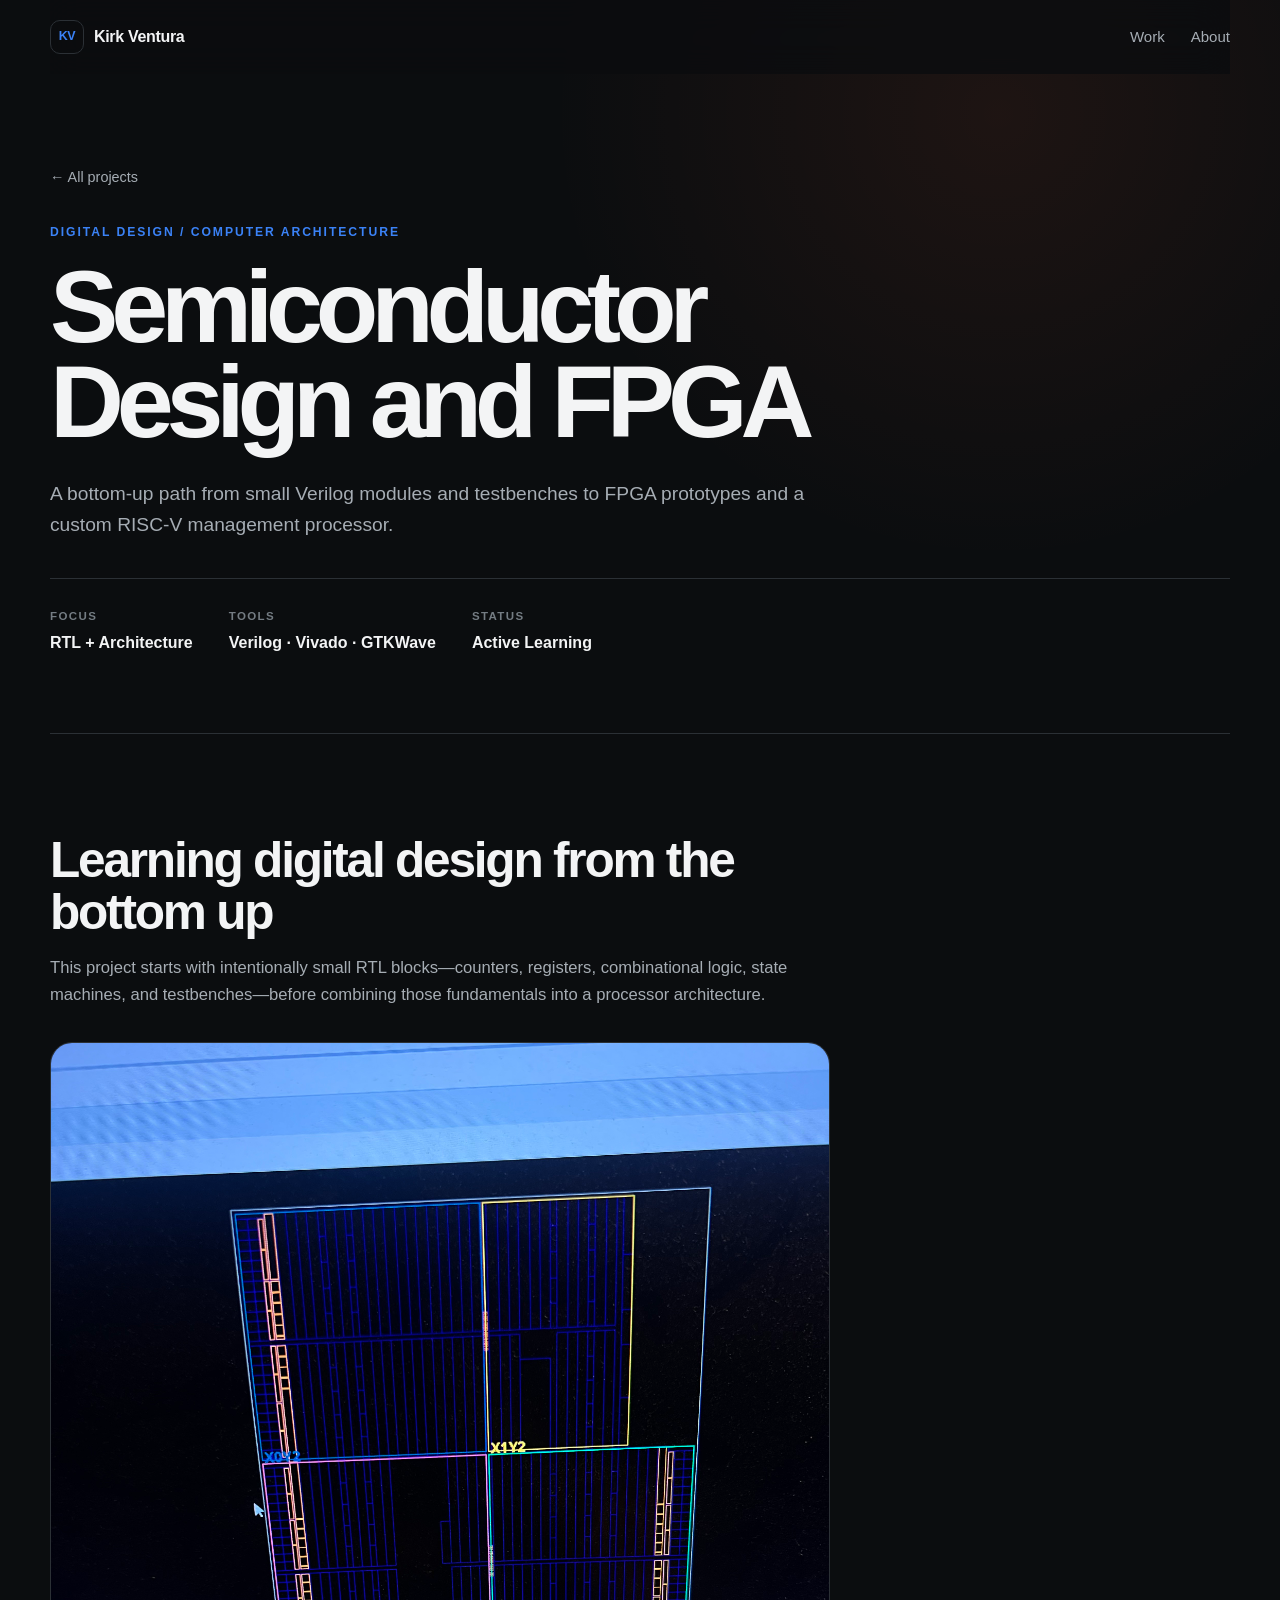
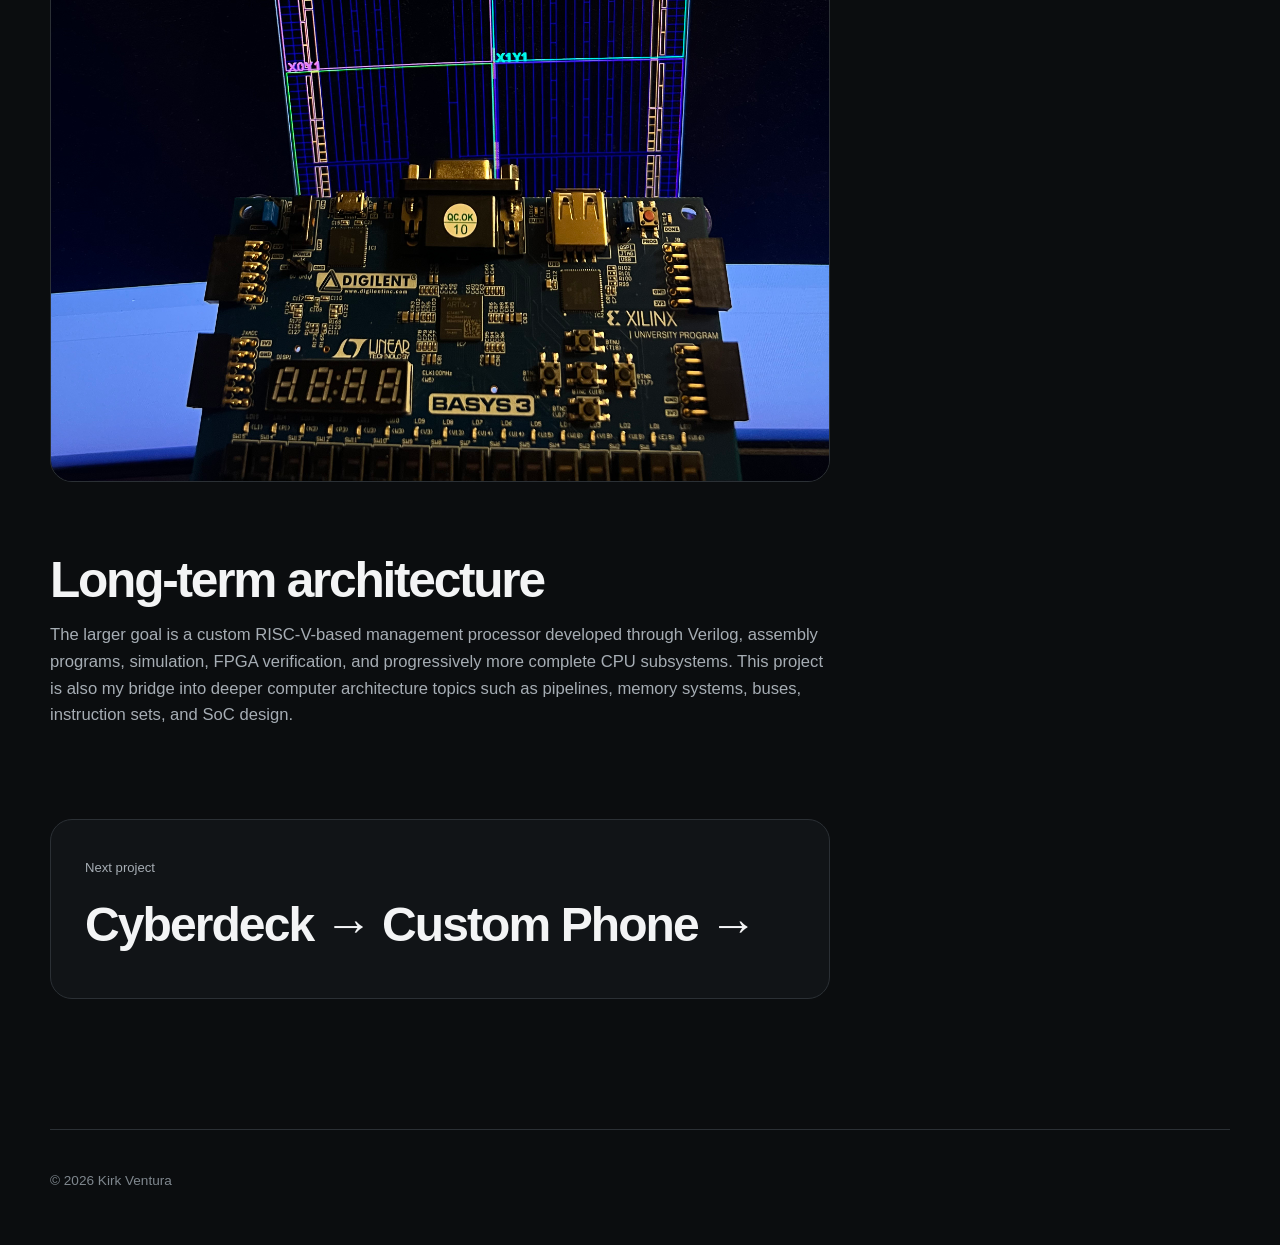
==== commit 1b613775: "semiconductor" ====
--- a/projects/chip-design.html
+++ b/projects/chip-design.html
@@ -26,7 +26,7 @@
     <section class="project-hero shell">
       <a class="breadcrumb" href="../index.html#work">← All projects</a>
       <p class="eyebrow">Digital Design / Computer Architecture</p>
-      <h1>RISC-V & FPGA Chip Design</h1>
+      <h1>Semiconductor Design and FPGA</h1>
       <p class="project-lede">A bottom-up path from small Verilog modules and testbenches to FPGA prototypes and a custom RISC-V management processor.</p>
 
       <div class="project-meta">
--- a/css/base.css
+++ b/css/base.css
@@ -5,8 +5,10 @@
   --text: #f3f4f5;
   --muted: #a6adb4;
   --line: #2b3035;
-  --accent: #ff6a3d;
-  --accent-soft: #ffb19a;
+
+  --accent: #3b82f6;
+  --accent-soft: #93c5fd;
+
   --max: 1180px;
   --radius: 22px;
 }
@@ -22,10 +24,11 @@
 body {
   margin: 0;
   color: var(--text);
-  background:
-    radial-gradient(circle at 85% 5%, rgba(255, 106, 61, 0.10), transparent 24rem),
-    var(--bg);
-  font-family: Inter, ui-sans-serif, -apple-system, BlinkMacSystemFont, "Segoe UI", sans-serif;
+  background: var(--bg);
+
+  font-family: Inter, ui-sans-serif, -apple-system,
+    BlinkMacSystemFont, "Segoe UI", sans-serif;
+
   line-height: 1.6;
 }
 
--- a/css/components.css
+++ b/css/components.css
@@ -67,8 +67,8 @@
 
 .pcb-visual {
   background-image:
-    linear-gradient(rgba(255,255,255,.04) 1px, transparent 1px),
-    linear-gradient(90deg, rgba(255,255,255,.04) 1px, transparent 1px);
+    linear-gradient(rgba(255, 255, 255, 0.04) 1px, transparent 1px),
+    linear-gradient(90deg, rgba(255, 255, 255, 0.04) 1px, transparent 1px);
   background-size: 26px 26px;
 }
 
@@ -210,9 +210,44 @@
   font-size: 0.85rem;
 }
 
+
+/* =========================================
+   PROJECT PHOTOS
+   ========================================= */
+
+.project-photo {
+  position: relative;
+  padding: 0;
+  overflow: hidden;
+}
+
+.project-photo::before,
+.project-photo::after {
+  display: none;
+}
+
+.project-photo img {
+  position: absolute;
+  inset: 0;
+
+  width: 100%;
+  height: 100%;
+
+  display: block;
+
+  object-fit: cover;
+  object-position: center;
+}
+
+
+/* =========================================
+   TABLETS / SMALL LAPTOPS
+   ========================================= */
+
 @media (max-width: 850px) {
+
   .site-header {
-    align-items: flex-start;
+    align-items: center;
   }
 
   .nav {
@@ -238,87 +273,312 @@
     grid-column: 1;
   }
 
+
+  /* Project cards stack vertically */
+
+  .project-card {
+    min-height: 0;
+  }
+
   .project-card:nth-child(even) .project-visual {
     order: 0;
   }
 
   .project-visual,
   .project-card:nth-child(even) .project-visual {
+    min-height: 420px;
     border: 0;
     border-bottom: 1px solid var(--line);
   }
 
   .project-content {
-    min-height: 390px;
-  }
-}
+    min-height: 0;
+    padding: 42px;
+  }
+
+  .project-content h3 {
+    font-size: clamp(2.2rem, 7vw, 3.5rem);
+  }
+
+
+  /* About / statement */
+
+  .statement-grid,
+  .two-column {
+    gap: 48px;
+  }
+
+  .statement {
+    padding: 90px 0;
+  }
+
+
+  /* Contact */
+
+  .contact {
+    padding: 100px 0 120px;
+  }
+}
+
+
+/* =========================================
+   MOBILE PHONES
+   ========================================= */
 
 @media (max-width: 560px) {
+
+  /* Overall width */
+
   .shell,
   .site-header {
-    width: min(calc(100% - 26px), var(--max));
-  }
+    width: min(calc(100% - 28px), var(--max));
+  }
+
+
+  /* Header */
 
   .site-header {
     position: static;
-    display: block;
+    display: flex;
+    align-items: center;
+    justify-content: space-between;
+    gap: 14px;
+    padding: 16px 0;
+  }
+
+  .brand {
+    flex-shrink: 0;
+    font-size: 0.9rem;
+  }
+
+  .brand-mark {
+    width: 32px;
+    height: 32px;
   }
 
   .nav {
-    justify-content: flex-start;
-    margin-top: 16px;
-    font-size: 0.82rem;
+    gap: 12px;
+    justify-content: flex-end;
+    margin-top: 0;
+    font-size: 0.8rem;
   }
 
   .nav-cta {
     padding: 6px 10px;
   }
 
+
+  /* Hero */
+
   .hero {
-    padding-top: 72px;
+    min-height: auto;
+    padding-top: 64px;
+    padding-bottom: 72px;
   }
 
   .hero h1 {
-    font-size: clamp(3rem, 16vw, 4.6rem);
+    max-width: 100%;
+    font-size: clamp(3rem, 15vw, 4.6rem);
+    line-height: 0.93;
+    letter-spacing: -0.065em;
+  }
+
+  .hero-copy {
+    max-width: 100%;
+    margin-top: 26px;
+    font-size: 1rem;
+    line-height: 1.65;
+  }
+
+  .hero-actions {
+    gap: 10px;
+    margin-top: 26px;
+  }
+
+  .button {
+    min-height: 44px;
+    padding: 0 15px;
+    font-size: 0.88rem;
   }
 
   .hero-grid {
     grid-template-columns: 1fr;
   }
 
+
+  /* Sections */
+
   .section,
   .contact {
-    padding-block: 86px;
-  }
+    padding-block: 78px;
+  }
+
+  .section-heading {
+    display: block;
+    margin-bottom: 34px;
+  }
+
+  .section-heading h2 {
+    margin-top: 8px;
+    font-size: clamp(2.3rem, 11vw, 3.5rem);
+    line-height: 1;
+  }
+
+  .section-heading > p:last-child {
+    margin-top: 18px;
+  }
+
+
+  /* Project cards */
+
+  .project-list {
+    gap: 18px;
+  }
+
+  .project-card {
+    grid-template-columns: 1fr;
+    min-height: 0;
+    border-radius: 18px;
+  }
+
+  .project-card:nth-child(even) .project-visual {
+    order: 0;
+  }
+
+  .project-visual,
+  .project-card:nth-child(even) .project-visual {
+    min-height: 0;
+    aspect-ratio: 4 / 3;
+
+    border: 0;
+    border-bottom: 1px solid var(--line);
+  }
+
+  .project-photo img {
+    object-fit: cover;
+    object-position: center;
+  }
+
+  .project-content {
+    min-height: 0;
+    padding: 30px 24px;
+  }
+
+  .project-content h3 {
+    margin: 10px 0 16px;
+    font-size: clamp(2rem, 10vw, 2.8rem);
+    line-height: 1.02;
+  }
+
+  .project-content > p:not(.project-number) {
+    font-size: 0.95rem;
+    line-height: 1.65;
+  }
+
+  .tag-list {
+    gap: 7px;
+    margin: 22px 0;
+  }
+
+  .tag-list li {
+    padding: 6px 9px;
+    font-size: 0.75rem;
+  }
+
+  .text-link {
+    margin-top: 8px;
+    padding-top: 14px;
+  }
+
+
+  /* Statement / About */
+
+  .statement {
+    padding: 76px 0;
+  }
+
+  .statement-grid,
+  .two-column {
+    grid-template-columns: 1fr;
+    gap: 32px;
+  }
+
+  .statement h2,
+  .compact h2 {
+    font-size: clamp(2.3rem, 12vw, 3.8rem);
+  }
+
+  .statement-copy,
+  .body-copy {
+    font-size: 1rem;
+  }
+
+
+  /* Contact */
+
+  .contact h2 {
+    font-size: clamp(2.4rem, 12vw, 4rem);
+  }
+
+  .contact-links {
+    flex-direction: column;
+    align-items: flex-start;
+    gap: 14px;
+    margin-top: 28px;
+  }
+
+
+  /* Footer */
 
   .footer {
     display: block;
-  }
-}
-
-<!--Project Photo Customization-->
-
-.project-photo {
-  position: relative;
-  padding: 0;
-  overflow: hidden;
-}
-
-.project-photo::before,
-.project-photo::after {
-  display: none;
-}
-
-.project-photo img {
-  position: absolute;
-
-  width: 100%;
-  height: 100%;
-
-  inset: 0;
-
-  display: block;
-
-  object-fit: cover;
-  object-position: center;
+    padding: 24px 0 32px;
+  }
+
+  .footer p {
+    margin: 5px 0;
+  }
+}
+
+
+/* =========================================
+   VERY SMALL PHONES
+   ========================================= */
+
+@media (max-width: 390px) {
+
+  .shell,
+  .site-header {
+    width: calc(100% - 22px);
+  }
+
+  .site-header {
+    align-items: flex-start;
+  }
+
+  .brand {
+    font-size: 0.82rem;
+  }
+
+  .nav {
+    gap: 8px;
+    font-size: 0.75rem;
+  }
+
+  .hero {
+    padding-top: 52px;
+  }
+
+  .hero h1 {
+    font-size: clamp(2.7rem, 15vw, 3.7rem);
+  }
+
+  .project-content {
+    padding: 26px 20px;
+  }
+
+  .project-visual,
+  .project-card:nth-child(even) .project-visual {
+    aspect-ratio: 1 / 1;
+  }
 }
